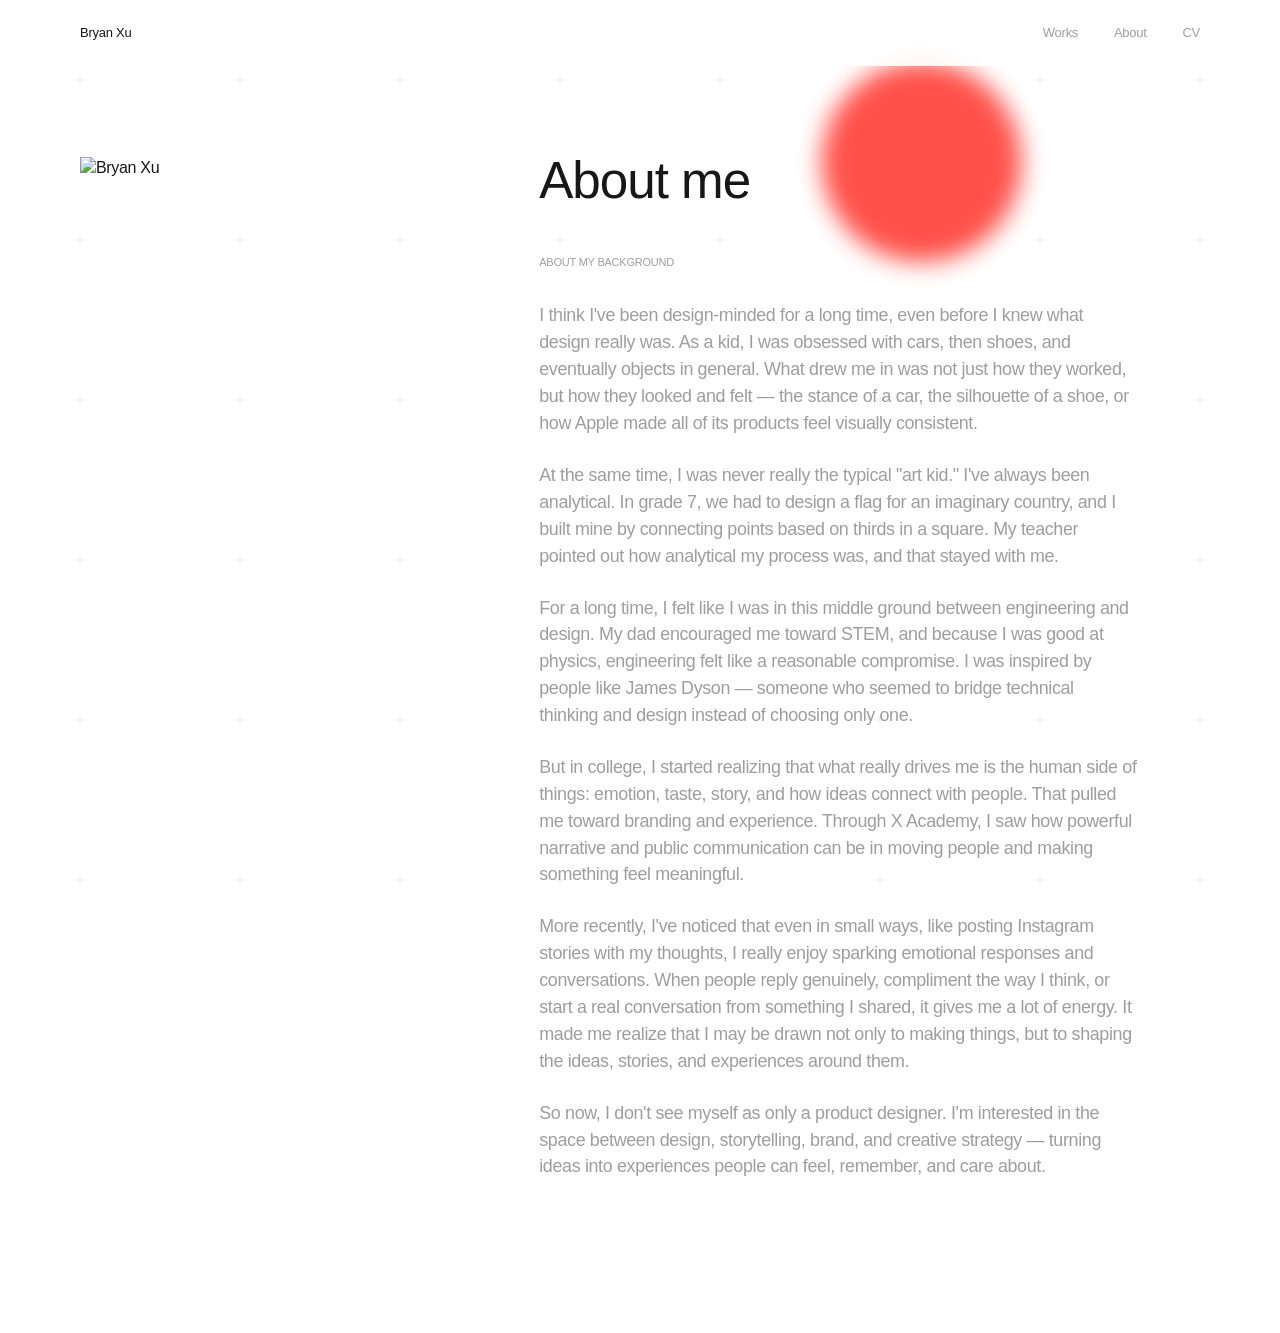
==== visual-language-site/about.html @ 9643074b "Save visual language site progress" ====
<!doctype html>
<html lang="en">
  <head>
    <meta charset="utf-8">
    <meta name="viewport" content="width=device-width, initial-scale=1">
    <title>About — Bryan Xu</title>
    <meta name="description" content="About Bryan Xu — designer working across objects, brands, and sensory experiences.">
    <link rel="stylesheet" href="styles.css">
  </head>
  <body>

    <div class="accent-circle" aria-hidden="true"></div>

    <header class="site-header">
      <a href="index.html" class="brand">Bryan Xu</a>
      <nav aria-label="Primary navigation">
        <a href="works.html">Works</a>
        <a href="about.html">About</a>
        <a href="assets/cv/Bryan-Xu-Resume-260428-ATS.pdf" target="_blank" rel="noopener">CV</a>
      </nav>
    </header>

    <main class="page-wrap">
      <div class="five-col">

        <!-- Photo -->
        <div class="about-photo" data-reveal>
          <img src="assets/about/about-photo-bryan.png" alt="Bryan Xu">
        </div>

        <!-- Copy -->
        <div class="about-copy">
          <h1 data-reveal>About me</h1>

          <h2 data-reveal>About My Background</h2>

          <div data-reveal>
            <p>I think I've been design-minded for a long time, even before I knew what design really was. As a kid, I was obsessed with cars, then shoes, and eventually objects in general. What drew me in was not just how they worked, but how they looked and felt — the stance of a car, the silhouette of a shoe, or how Apple made all of its products feel visually consistent.</p>

            <p>At the same time, I was never really the typical "art kid." I've always been analytical. In grade 7, we had to design a flag for an imaginary country, and I built mine by connecting points based on thirds in a square. My teacher pointed out how analytical my process was, and that stayed with me.</p>

            <p>For a long time, I felt like I was in this middle ground between engineering and design. My dad encouraged me toward STEM, and because I was good at physics, engineering felt like a reasonable compromise. I was inspired by people like James Dyson — someone who seemed to bridge technical thinking and design instead of choosing only one.</p>

            <p>But in college, I started realizing that what really drives me is the human side of things: emotion, taste, story, and how ideas connect with people. That pulled me toward branding and experience. Through X Academy, I saw how powerful narrative and public communication can be in moving people and making something feel meaningful.</p>

            <p>More recently, I've noticed that even in small ways, like posting Instagram stories with my thoughts, I really enjoy sparking emotional responses and conversations. When people reply genuinely, compliment the way I think, or start a real conversation from something I shared, it gives me a lot of energy. It made me realize that I may be drawn not only to making things, but to shaping the ideas, stories, and experiences around them.</p>

            <p>So now, I don't see myself as only a product designer. I'm interested in the space between design, storytelling, brand, and creative strategy — turning ideas into experiences people can feel, remember, and care about.</p>
          </div>
        </div>

      </div>
    </main>

    <script>
      const circle = document.querySelector(".accent-circle");
      let cx = window.innerWidth * 0.72, cy = window.innerHeight * 0.18;
      let tx = cx, ty = cy;
      window.addEventListener("mousemove", e => { tx = e.clientX; ty = e.clientY; }, { passive: true });
      (function tick() {
        cx += (tx - cx) * 0.032;
        cy += (ty - cy) * 0.032;
        if (circle) circle.style.transform = `translate(${cx.toFixed(1)}px,${cy.toFixed(1)}px)`;
        requestAnimationFrame(tick);
      })();
      const observer = new IntersectionObserver(
        entries => entries.forEach(e => { if (e.isIntersecting) { e.target.classList.add("is-visible"); observer.unobserve(e.target); } }),
        { threshold: 0.08 }
      );
      document.querySelectorAll("[data-reveal]").forEach(el => observer.observe(el));
      document.body.classList.add("is-loaded");
    </script>
  </body>
</html>
---- visual-language-site/styles.css ----
/* ── Design tokens ───────────────────────────────────────────────────────── */
:root {
  --bg:             #ffffff;
  --text:           #171717;
  --text-secondary: rgba(23, 23, 23, 0.42);
  --accent:         #FF3830;
  --pad:            6.25vw;
  --grid-gap:       clamp(16px, 2.2vw, 32px);
}

/* ── Reset ───────────────────────────────────────────────────────────────── */
*, *::before, *::after { box-sizing: border-box; }

html {
  background: var(--bg);
  scroll-behavior: smooth;
}

body {
  margin: 0;
  background: var(--bg);
  color: var(--text);
  font-family: "ABC Diatype", "Diatype", "Inter", "Helvetica Neue", Arial, sans-serif;
  font-size: 16px;
  line-height: 1.4;
  letter-spacing: -0.02em; /* Diatype: always -2% */
  -webkit-font-smoothing: antialiased;
}

h1, h2, h3, h4, p, dl, dd, dt, figure { margin: 0; }

a {
  color: inherit;
  text-decoration: none;
}

img {
  display: block;
  width: 100%;
  height: 100%;
  object-fit: cover;
}

/* ── Plus / cross grid overlay ───────────────────────────────────────────── */
body::before {
  content: "";
  position: fixed;
  inset: 0;
  pointer-events: none;
  z-index: 0;
  background-image: url("data:image/svg+xml,%3Csvg xmlns='http://www.w3.org/2000/svg' width='160' height='160'%3E%3Cpath d='M80 75v10M75 80h10' stroke='%23171717' stroke-width='0.75' stroke-linecap='round' opacity='0.12'/%3E%3C/svg%3E");
  background-size: 160px 160px;
}

/* ── Accent circle — mouse-tracked, visible ──────────────────────────────── */
.accent-circle {
  position: fixed;
  top: 0;
  left: 0;
  width: 200px;
  height: 200px;
  border-radius: 50%;
  background: var(--accent);
  filter: blur(12px);
  opacity: 0.88;
  pointer-events: none;
  z-index: 1;
  will-change: transform;
  margin-left: -100px;
  margin-top: -100px;
  transform: translate(72vw, 18vh);
}

/* ── Nav ─────────────────────────────────────────────────────────────────── */
.site-header {
  position: fixed;
  top: 0;
  left: 0;
  right: 0;
  z-index: 30;
  display: flex;
  align-items: center;
  justify-content: space-between;
  padding: 24px var(--pad);
  background: rgba(255, 255, 255, 0.88);
  backdrop-filter: blur(12px);
  -webkit-backdrop-filter: blur(12px);
}

.brand {
  font-size: 13px;
  color: var(--text);
  letter-spacing: -0.02em;
}

nav {
  display: flex;
  gap: clamp(20px, 2.8vw, 44px);
  font-size: 13px;
  color: var(--text-secondary);
  letter-spacing: -0.02em;
}

nav a {
  transition: color 160ms ease;
}

nav a:hover {
  color: var(--text);
}

/* ── Hero scroll ─────────────────────────────────────────────────────────── */
.hero-scroll {
  position: relative;
  min-height: 1080vh;
  background: var(--bg);
}

.hero-sticky {
  position: sticky;
  top: 0;
  width: 100%;
  height: 100svh;
  display: flex;
  align-items: center;
  justify-content: center;
  overflow: visible;
}

.hero-name {
  position: relative;
  width: 100%;
  height: clamp(240px, 36vw, 500px);
  margin: 0;
  font-weight: 400;
  line-height: 0.92;
  letter-spacing: 0;
  overflow: visible;
  will-change: transform, opacity, filter;
}

.name-part {
  position: absolute;
  top: 50%;
  left: 50%;
  margin: 0;
  padding: 0;
  font-size: clamp(5rem, 16vw, 16rem);
  white-space: nowrap;
  will-change: transform, filter;
}

.name-letter {
  display: inline-block;
  transform-origin: center center;
  will-change: transform, opacity, filter;
}

/* ── Movement lines ──────────────────────────────────────────────────────── */
.movement-section {
  position: relative;
  min-height: 540vh;
  background: var(--bg);
}

.movement-sticky {
  position: sticky;
  top: 0;
  width: 100%;
  height: 100svh;
  display: flex;
  flex-direction: column;
  justify-content: center;
  overflow: visible;
}

.type-lines {
  position: relative;
  display: flex;
  flex-direction: column;
  gap: clamp(0.15rem, 0.4vw, 0.35rem);
  width: min(1280px, calc(100% - var(--pad) * 2));
  margin: 0 auto;
}

.movement-line {
  width: max-content;
  max-width: 100%;
  margin: 0 auto;
  color: var(--text);
  font-size: clamp(1.5rem, 2.9vw, 4rem);
  font-weight: 400;
  line-height: 1.0;
  letter-spacing: -0.02em;
  white-space: nowrap;
  clip-path: inset(0 100% 0 0);
  will-change: transform, opacity, filter, clip-path;
}

.movement-line[data-from="right"] {
  clip-path: inset(0 0 0 100%);
}

/* ── Quote section ───────────────────────────────────────────────────────── */
.quote-section {
  padding: clamp(80px, 14vw, 160px) var(--pad);
  display: flex;
  align-items: center;
  justify-content: center;
  background: var(--bg);
  position: relative;
  z-index: 2;
}

.quote-text {
  max-width: 28ch;
  text-align: center;
  font-size: clamp(2rem, 5vw, 4.5rem);
  font-weight: 400;
  line-height: 1.08;
  letter-spacing: -0.02em;
  color: var(--text);
}

/* ── Page reveal ─────────────────────────────────────────────────────────── */
[data-reveal] {
  transform: translateY(16px);
  opacity: 0;
  transition:
    transform 680ms cubic-bezier(0.22, 1, 0.36, 1),
    opacity 680ms ease;
}

[data-reveal].is-visible {
  transform: translateY(0);
  opacity: 1;
}

body.is-loaded .site-header {
  animation: page-reveal 600ms cubic-bezier(0.22, 1, 0.36, 1) both;
}

@keyframes page-reveal {
  from { opacity: 0; transform: translateY(8px); }
  to   { opacity: 1; transform: translateY(0); }
}

/* ── 5-column page layout (works, project pages, about) ─────────────────── */
.page-wrap {
  padding-top: 80px; /* header offset */
  position: relative;
  z-index: 2;
}

.five-col {
  display: grid;
  grid-template-columns: repeat(5, 1fr);
  gap: var(--grid-gap);
  padding: 0 var(--pad);
}

/* ── Sidebar ─────────────────────────────────────────────────────────────── */
.sidebar {
  grid-column: 1 / 3;
  position: sticky;
  top: 80px;
  height: fit-content;
  padding: clamp(48px, 6vw, 80px) 0;
}

.sidebar-title {
  font-size: clamp(2.4rem, 5.5vw, 7rem);
  font-weight: 400;
  line-height: 0.92;
  letter-spacing: -0.02em;
  color: var(--text);
  margin-bottom: clamp(24px, 3vw, 40px);
}

.sidebar-meta {
  display: flex;
  flex-direction: column;
  gap: 4px;
  color: var(--text-secondary);
  font-size: 13px;
  line-height: 1.5;
  letter-spacing: -0.02em;
  margin-bottom: clamp(24px, 3vw, 36px);
}

.sidebar-meta strong {
  color: var(--text);
  font-weight: 400;
  display: block;
  margin-top: 16px;
}

.sidebar-desc {
  font-size: clamp(14px, 1.1vw, 17px);
  line-height: 1.45;
  color: var(--text-secondary);
  max-width: 34ch;
  letter-spacing: -0.02em;
  margin-bottom: clamp(24px, 3vw, 40px);
}

.back-link {
  font-size: 13px;
  color: var(--text-secondary);
  letter-spacing: -0.02em;
  transition: color 160ms ease;
  display: inline-flex;
  align-items: center;
  gap: 6px;
}

.back-link:hover { color: var(--text); }

/* ── Main content column (right 3 cols) ──────────────────────────────────── */
.col-main {
  grid-column: 3 / 6;
  padding: clamp(48px, 6vw, 80px) 0 clamp(80px, 10vw, 140px);
}

/* ── Intro copy on project pages ─────────────────────────────────────────── */
.intro-copy {
  font-size: clamp(16px, 1.4vw, 21px);
  line-height: 1.45;
  color: var(--text-secondary);
  max-width: 60ch;
  letter-spacing: -0.02em;
  margin-bottom: clamp(48px, 6vw, 80px);
}

.intro-copy p + p {
  margin-top: 1.2em;
}

/* ── Image stack ─────────────────────────────────────────────────────────── */
.image-stack {
  display: flex;
  flex-direction: column;
  gap: clamp(12px, 1.8vw, 24px);
}

.image-stack img {
  width: 100%;
  height: auto;
  display: block;
  object-fit: cover;
}

/* ── Works page ──────────────────────────────────────────────────────────── */
.works-header {
  grid-column: 1 / 3;
  padding: clamp(48px, 6vw, 80px) 0 clamp(32px, 4vw, 56px);
  position: sticky;
  top: 80px;
  height: fit-content;
}

.works-title {
  font-size: clamp(3rem, 7vw, 9rem);
  font-weight: 400;
  line-height: 0.88;
  letter-spacing: -0.02em;
  color: var(--text);
  margin-bottom: 16px;
}

.works-subtitle {
  font-size: 13px;
  color: var(--text-secondary);
  letter-spacing: -0.02em;
}

.project-list {
  grid-column: 3 / 6;
  padding: clamp(48px, 6vw, 80px) 0 clamp(80px, 10vw, 140px);
  display: flex;
  flex-direction: column;
  gap: clamp(2px, 0.3vw, 4px);
}

/* ── Project card — cover reveal ─────────────────────────────────────────── */
.project-card {
  position: relative;
  display: block;
  overflow: hidden;
  cursor: pointer;
  aspect-ratio: 16 / 10;
  background: var(--text);
}

.project-card-thumb {
  position: absolute;
  inset: 0;
  width: 100%;
  height: 100%;
  object-fit: cover;
  display: block;
  transition: none;
}

.project-card-cover {
  position: absolute;
  inset: 0;
  background: var(--text);
  display: flex;
  align-items: flex-end;
  padding: clamp(20px, 2.5vw, 36px);
  transition: transform 580ms cubic-bezier(0.22, 1, 0.36, 1);
  z-index: 2;
}

.project-card:hover .project-card-cover {
  transform: translateY(100%);
}

.project-card-name {
  font-size: clamp(2rem, 5vw, 6.5rem);
  font-weight: 400;
  line-height: 0.9;
  letter-spacing: -0.02em;
  color: var(--bg);
}

/* ── About page ──────────────────────────────────────────────────────────── */
.about-photo {
  grid-column: 1 / 3;
  position: sticky;
  top: 80px;
  height: fit-content;
  padding: clamp(48px, 6vw, 80px) 0;
}

.about-photo img {
  width: 100%;
  height: auto;
  object-fit: cover;
  display: block;
}

.about-copy {
  grid-column: 3 / 6;
  padding: clamp(48px, 6vw, 80px) 0 clamp(80px, 10vw, 140px);
}

.about-copy h1 {
  font-size: clamp(2rem, 4vw, 5rem);
  font-weight: 400;
  line-height: 0.92;
  letter-spacing: -0.02em;
  color: var(--text);
  margin-bottom: clamp(32px, 4vw, 56px);
}

.about-copy h2 {
  font-size: clamp(1rem, 1.2vw, 1.4rem);
  font-weight: 400;
  letter-spacing: -0.02em;
  color: var(--text-secondary);
  margin-bottom: clamp(20px, 2.5vw, 32px);
  text-transform: uppercase;
  font-size: 11px;
}

.about-copy p {
  font-size: clamp(16px, 1.4vw, 20px);
  line-height: 1.5;
  color: var(--text-secondary);
  letter-spacing: -0.02em;
  max-width: 60ch;
  margin-bottom: 1.4em;
}

/* ── Reduced motion ──────────────────────────────────────────────────────── */
@media (prefers-reduced-motion: reduce) {
  html { scroll-behavior: auto; }
  [data-reveal] { transform: none; opacity: 1; transition: none; }
  .project-card-cover { transition: none; }
}

/* ── Mobile ──────────────────────────────────────────────────────────────── */
@media (max-width: 860px) {
  :root { --pad: 24px; }

  .hero-scroll { min-height: 900vh; }
  .name-part { font-size: clamp(3.2rem, 15vw, 6rem); }
  .hero-name { height: clamp(150px, 42vw, 240px); }
  .movement-section { min-height: 460vh; }
  .movement-line { white-space: normal; width: 100%; font-size: clamp(1.3rem, 5.5vw, 2.4rem); }

  .five-col { grid-template-columns: 1fr; }

  .sidebar,
  .works-header,
  .about-photo {
    grid-column: 1;
    position: static;
    padding-bottom: 0;
  }

  .col-main,
  .project-list,
  .about-copy {
    grid-column: 1;
    padding-top: 32px;
  }

  .project-card { aspect-ratio: 4 / 3; }

  .accent-circle { opacity: 0.6; }
}
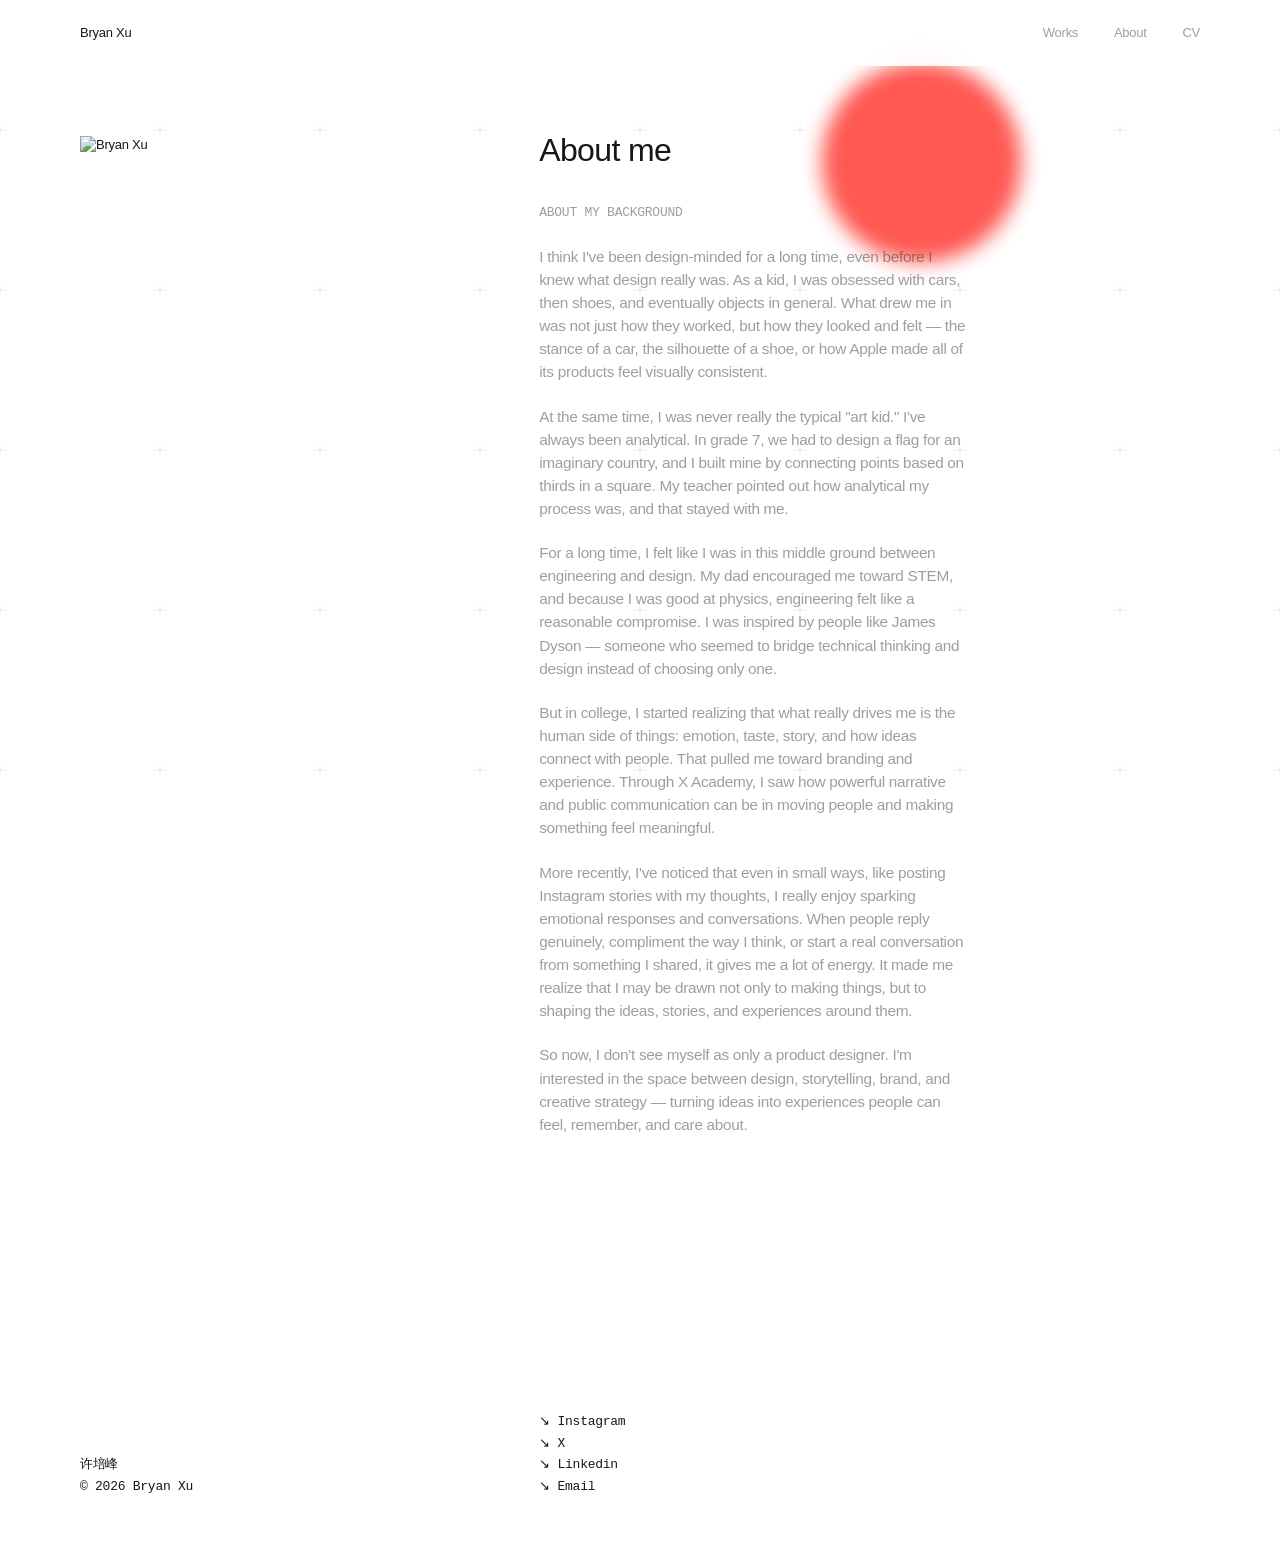
==== commit 400060c1: "Prepare visual language site for deploy" ====
--- a/visual-language-site/about.html
+++ b/visual-language-site/about.html
@@ -52,6 +52,21 @@
       </div>
     </main>
 
+    <footer class="site-footer">
+      <div class="five-col">
+        <div class="footer-identity">
+          <span>许培峰</span>
+          <span>&copy; 2026 Bryan Xu</span>
+        </div>
+        <div class="footer-links" aria-label="Social links">
+          <a href="https://www.instagram.com/_bxbryan/" target="_blank" rel="noopener">&searr; Instagram</a>
+          <a href="https://x.com/BxBryanx" target="_blank" rel="noopener">&searr; X</a>
+          <a href="https://www.linkedin.com/in/bryan-xu-a65881256/" target="_blank" rel="noopener">&searr; Linkedin</a>
+          <a href="mailto:bxbry4n@gmail.com">&searr; Email</a>
+        </div>
+      </div>
+    </footer>
+
     <script>
       const circle = document.querySelector(".accent-circle");
       let cx = window.innerWidth * 0.72, cy = window.innerHeight * 0.18;
--- a/visual-language-site/styles.css
+++ b/visual-language-site/styles.css
@@ -3,9 +3,20 @@
   --bg:             #ffffff;
   --text:           #171717;
   --text-secondary: rgba(23, 23, 23, 0.42);
-  --accent:         #FF3830;
+  --accent:         rgba(255,68,61,.9);
+  --circle-base:    255 68 61;
   --pad:            6.25vw;
   --grid-gap:       clamp(16px, 2.2vw, 32px);
+  --font-sans:      "ABC Diatype", "Diatype", "Inter", "Helvetica Neue", Arial, sans-serif;
+  --font-mono:      "Diatype SemiMono", "ABC Diatype SemiMono", "SFMono-Regular", Consolas, monospace;
+
+  /* ── 3-size type scale (hero exempt) ──────────────────────────────────── */
+  /* Display  — page titles */
+  --sz-display: clamp(2rem, 2.5vw, 4rem);
+  /* Body     — paragraphs, intro copy, movement lines, quote */
+  --sz-body:    clamp(14px, 1.2vw, 18px);
+  /* Label    — nav, meta, subtitles, section heads, back-links (matches nav) */
+  --sz-label:   13px;
 }
 
 /* ── Reset ───────────────────────────────────────────────────────────────── */
@@ -20,28 +31,18 @@
   margin: 0;
   background: var(--bg);
   color: var(--text);
-  font-family: "ABC Diatype", "Diatype", "Inter", "Helvetica Neue", Arial, sans-serif;
-  font-size: 16px;
+  font-family: var(--font-sans);
+  font-size: var(--sz-label);
   line-height: 1.4;
-  letter-spacing: -0.02em; /* Diatype: always -2% */
+  letter-spacing: -0.02em;
   -webkit-font-smoothing: antialiased;
 }
 
 h1, h2, h3, h4, p, dl, dd, dt, figure { margin: 0; }
-
-a {
-  color: inherit;
-  text-decoration: none;
-}
-
-img {
-  display: block;
-  width: 100%;
-  height: 100%;
-  object-fit: cover;
-}
-
-/* ── Plus / cross grid overlay ───────────────────────────────────────────── */
+a { color: inherit; text-decoration: none; }
+img { display: block; width: 100%; height: 100%; object-fit: cover; }
+
+/* ── Plus / cross grid overlay — CENTERED ───────────────────────────────── */
 body::before {
   content: "";
   position: fixed;
@@ -50,25 +51,153 @@
   z-index: 0;
   background-image: url("data:image/svg+xml,%3Csvg xmlns='http://www.w3.org/2000/svg' width='160' height='160'%3E%3Cpath d='M80 75v10M75 80h10' stroke='%23171717' stroke-width='0.75' stroke-linecap='round' opacity='0.12'/%3E%3C/svg%3E");
   background-size: 160px 160px;
-}
-
-/* ── Accent circle — mouse-tracked, visible ──────────────────────────────── */
+  background-position: center center;
+}
+
+/* ── Accent circle — glass version ──────────────────────────────────────── */
+/*
+  Glass: semi-opaque red fill + backdrop blur + very thin border.
+  Outer filter:blur kept small so edge stays soft but color stays true.
+*/
 .accent-circle {
   position: fixed;
   top: 0;
   left: 0;
-  width: 200px;
-  height: 200px;
+  width: var(--circle-size, 200px);
+  height: var(--circle-size, 200px);
   border-radius: 50%;
-  background: var(--accent);
-  filter: blur(12px);
-  opacity: 0.88;
+  background: transparent;
+  opacity: 1;
   pointer-events: none;
   z-index: 1;
   will-change: transform;
-  margin-left: -100px;
-  margin-top: -100px;
+  margin-left: calc(var(--circle-size, 200px) / -2);
+  margin-top: calc(var(--circle-size, 200px) / -2);
   transform: translate(72vw, 18vh);
+  transition:
+    backdrop-filter 180ms ease,
+    -webkit-backdrop-filter 180ms ease,
+    box-shadow 180ms ease;
+}
+
+.accent-circle::before {
+  content: "";
+  position: absolute;
+  inset: 0;
+  z-index: 0;
+  border-radius: inherit;
+  background: rgb(var(--circle-base)/.93);
+  border: 1px solid rgba(255, 80, 60, 0.30);
+  filter: blur(10px);
+  opacity: 0.96;
+  transition:
+    background 180ms ease,
+    filter 180ms ease,
+    opacity 180ms ease;
+}
+
+.accent-circle::after {
+  content: "";
+  position: absolute;
+  inset: -1px;
+  z-index: 2;
+  border-radius: inherit;
+  opacity: 0;
+  pointer-events: none;
+  transition: opacity 180ms ease;
+}
+
+.accent-circle.is-magnifying {
+  --circle-size: 210px;
+  z-index: 12;
+  overflow: hidden;
+  isolation: isolate;
+  background: transparent;
+  backdrop-filter: blur(8px) saturate(1.6);
+  -webkit-backdrop-filter: blur(8px) saturate(1.6);
+  box-shadow:
+    inset 0 0 0 1px rgba(255, 80, 60, 0.30),
+    inset 0 0 0 12px rgba(255, 255, 255, 0.045),
+    inset 0 0 28px rgba(23, 23, 23, 0.08);
+}
+
+.accent-circle.is-magnifying::before {
+  background: rgb(var(--circle-base)/.93);
+  filter: blur(10px);
+  opacity: 0.96;
+}
+
+.accent-circle.is-magnifying::after {
+  opacity: 1;
+  background:
+    radial-gradient(circle at 50% 50%, transparent 68%, rgba(255,255,255,0.08) 82%, rgba(255,68,61,0.18) 100%);
+  box-shadow:
+    inset 0 0 18px rgba(255,255,255,0.10),
+    inset 0 0 34px rgba(23,23,23,0.07);
+  filter: blur(0.12px);
+}
+
+.magnifier-copy {
+  position: absolute;
+  z-index: 1;
+  top: 0;
+  left: 0;
+  display: none;
+  color: var(--text);
+  pointer-events: none;
+  transform-origin: 0 0;
+  will-change: transform;
+  mix-blend-mode: normal;
+}
+
+.accent-circle.is-magnifying .magnifier-copy {
+  display: block;
+}
+
+.magnifier-selection {
+  position: absolute;
+  inset: 0;
+  z-index: 0;
+  pointer-events: none;
+}
+
+.magnifier-selection-rect {
+  position: absolute;
+  display: block;
+  background: rgba(255, 255, 255, 0.38);
+  box-shadow: inset 0 0 0 1px rgba(255, 68, 61, 0.16);
+  mix-blend-mode: screen;
+}
+
+.magnifier-copy > :not(.magnifier-selection) {
+  position: relative;
+  z-index: 1;
+  margin: 0;
+  color: var(--text);
+  opacity: 0.96;
+}
+
+.magnifier-movement-clone {
+  position: relative;
+  display: block;
+  width: 100%;
+  height: 100%;
+}
+
+.magnifier-movement-clone .movement-line {
+  white-space: normal;
+  line-height: inherit;
+}
+
+.type-lines.magnifier-movement-clone {
+  display: block;
+  width: 100%;
+  height: 100%;
+  margin: 0;
+}
+
+.type-lines.magnifier-movement-clone .movement-line {
+  max-width: none;
 }
 
 /* ── Nav ─────────────────────────────────────────────────────────────────── */
@@ -88,7 +217,7 @@
 }
 
 .brand {
-  font-size: 13px;
+  font-size: var(--sz-label);
   color: var(--text);
   letter-spacing: -0.02em;
 }
@@ -96,24 +225,23 @@
 nav {
   display: flex;
   gap: clamp(20px, 2.8vw, 44px);
-  font-size: 13px;
+  font-size: var(--sz-label);
   color: var(--text-secondary);
   letter-spacing: -0.02em;
 }
 
-nav a {
-  transition: color 160ms ease;
-}
-
-nav a:hover {
-  color: var(--text);
-}
+nav a { transition: color 160ms ease; }
+nav a:hover { color: var(--text); }
 
 /* ── Hero scroll ─────────────────────────────────────────────────────────── */
+/*
+  Shorter total scroll, with the animation stretched later in the timeline.
+  The final Diatype beat is longer, while post-explosion blank space is shorter.
+*/
 .hero-scroll {
   position: relative;
-  min-height: 1080vh;
-  background: var(--bg);
+  min-height: 330vh;
+  background: transparent;
 }
 
 .hero-sticky {
@@ -135,6 +263,8 @@
   font-weight: 400;
   line-height: 0.92;
   letter-spacing: 0;
+  font-kerning: none;
+  font-synthesis: none;
   overflow: visible;
   will-change: transform, opacity, filter;
 }
@@ -146,6 +276,9 @@
   margin: 0;
   padding: 0;
   font-size: clamp(5rem, 16vw, 16rem);
+  letter-spacing: inherit;
+  font-kerning: inherit;
+  font-synthesis: inherit;
   white-space: nowrap;
   will-change: transform, filter;
 }
@@ -156,11 +289,21 @@
   will-change: transform, opacity, filter;
 }
 
-/* ── Movement lines ──────────────────────────────────────────────────────── */
+.hero-name[data-font-kind="diatype"] .name-letter[data-char="r"] {
+  margin-right: 0.08em;
+}
+
+/* ── Movement lines — smaller font, constrained to middle 3/5 of content ── */
+/*
+  Content width = 100vw - 2*6.25vw = 87.5vw.
+  Middle 3 of 5 columns ≈ 87.5vw * 3/5 = 52.5vw (minus 2 gaps).
+  Font at ~1/3 of old display size → label size, matching nav consistency.
+*/
 .movement-section {
   position: relative;
-  min-height: 540vh;
-  background: var(--bg);
+  min-height: 280vh;
+  margin-top: -72svh;
+  background: transparent;
 }
 
 .movement-sticky {
@@ -176,48 +319,71 @@
 
 .type-lines {
   position: relative;
-  display: flex;
-  flex-direction: column;
-  gap: clamp(0.15rem, 0.4vw, 0.35rem);
-  width: min(1280px, calc(100% - var(--pad) * 2));
+  display: grid;
+  grid-template-columns: repeat(5, 1fr);
+  column-gap: var(--grid-gap);
+  row-gap: clamp(8px, 0.6vw, 14px);
+  width: calc(100vw - 2 * var(--pad));
   margin: 0 auto;
 }
 
 .movement-line {
-  width: max-content;
+  grid-column: 2 / 3;
+  width: 100%;
   max-width: 100%;
-  margin: 0 auto;
-  color: var(--text);
-  font-size: clamp(1.5rem, 2.9vw, 4rem);
+  margin: 0;
+  color: var(--text);
+  font-size: var(--sz-body);
   font-weight: 400;
-  line-height: 1.0;
-  letter-spacing: -0.02em;
-  white-space: nowrap;
+  line-height: 1.4;
+  letter-spacing: -0.02em;
+  white-space: normal;
   clip-path: inset(0 100% 0 0);
   will-change: transform, opacity, filter, clip-path;
 }
 
 .movement-line[data-from="right"] {
+  grid-column: 4 / 5;
   clip-path: inset(0 0 0 100%);
-}
-
-/* ── Quote section ───────────────────────────────────────────────────────── */
+  text-align: right;
+}
+
+.movement-line:nth-child(1),
+.movement-line:nth-child(8) { grid-row: 1; }
+.movement-line:nth-child(2),
+.movement-line:nth-child(9) { grid-row: 2; }
+.movement-line:nth-child(3),
+.movement-line:nth-child(10) { grid-row: 3; }
+.movement-line:nth-child(4),
+.movement-line:nth-child(11) { grid-row: 4; }
+.movement-line:nth-child(5),
+.movement-line:nth-child(12) { grid-row: 5; }
+.movement-line:nth-child(6),
+.movement-line:nth-child(13) { grid-row: 6; }
+.movement-line:nth-child(7),
+.movement-line:nth-child(14) { grid-row: 7; }
+
+/* ── Quote — body size, constrained to middle 1/5 of content ────────────── */
+/*
+  1 column = 87.5vw / 5 = 17.5vw. Min 160px so it's never too narrow.
+  Font: --sz-body, centered, generous vertical padding.
+*/
 .quote-section {
-  padding: clamp(80px, 14vw, 160px) var(--pad);
+  padding: clamp(100px, 16vw, 200px) var(--pad);
   display: flex;
   align-items: center;
   justify-content: center;
-  background: var(--bg);
+  background: transparent;
   position: relative;
   z-index: 2;
 }
 
 .quote-text {
-  max-width: 28ch;
+  max-width: max(160px, calc(87.5vw / 5 - var(--grid-gap)));
   text-align: center;
-  font-size: clamp(2rem, 5vw, 4.5rem);
+  font-size: var(--sz-body);
   font-weight: 400;
-  line-height: 1.08;
+  line-height: 1.5;
   letter-spacing: -0.02em;
   color: var(--text);
 }
@@ -245,9 +411,9 @@
   to   { opacity: 1; transform: translateY(0); }
 }
 
-/* ── 5-column page layout (works, project pages, about) ─────────────────── */
+/* ── 5-column page layout ────────────────────────────────────────────────── */
 .page-wrap {
-  padding-top: 80px; /* header offset */
+  padding-top: 72px;
   position: relative;
   z-index: 2;
 }
@@ -263,49 +429,56 @@
 .sidebar {
   grid-column: 1 / 3;
   position: sticky;
-  top: 80px;
+  top: 72px;
   height: fit-content;
-  padding: clamp(48px, 6vw, 80px) 0;
+  padding: clamp(48px, 5vw, 72px) 0;
 }
 
 .sidebar-title {
-  font-size: clamp(2.4rem, 5.5vw, 7rem);
+  font-size: var(--sz-display);
   font-weight: 400;
   line-height: 0.92;
   letter-spacing: -0.02em;
   color: var(--text);
-  margin-bottom: clamp(24px, 3vw, 40px);
-}
-
+  margin-bottom: clamp(24px, 2.5vw, 36px);
+}
+
+/* sidebar-meta, sidebar-desc, back-link — all --sz-label, matching nav */
 .sidebar-meta {
   display: flex;
   flex-direction: column;
-  gap: 4px;
+  gap: 3px;
   color: var(--text-secondary);
-  font-size: 13px;
-  line-height: 1.5;
-  letter-spacing: -0.02em;
-  margin-bottom: clamp(24px, 3vw, 36px);
+  font-family: var(--font-mono);
+  font-size: var(--sz-label);
+  font-weight: 300;
+  line-height: 1.55;
+  letter-spacing: -0.02em;
+  margin-bottom: clamp(20px, 2.2vw, 32px);
 }
 
 .sidebar-meta strong {
   color: var(--text);
   font-weight: 400;
   display: block;
-  margin-top: 16px;
+  margin-top: 14px;
 }
 
 .sidebar-desc {
-  font-size: clamp(14px, 1.1vw, 17px);
-  line-height: 1.45;
+  font-family: var(--font-mono);
+  font-size: var(--sz-label);
+  font-weight: 300;
+  line-height: 1.55;
   color: var(--text-secondary);
-  max-width: 34ch;
-  letter-spacing: -0.02em;
-  margin-bottom: clamp(24px, 3vw, 40px);
+  max-width: 30ch;
+  letter-spacing: -0.02em;
+  margin-bottom: clamp(20px, 2.2vw, 32px);
 }
 
 .back-link {
-  font-size: 13px;
+  font-family: var(--font-mono);
+  font-size: var(--sz-label);
+  font-weight: 300;
   color: var(--text-secondary);
   letter-spacing: -0.02em;
   transition: color 160ms ease;
@@ -316,31 +489,29 @@
 
 .back-link:hover { color: var(--text); }
 
-/* ── Main content column (right 3 cols) ──────────────────────────────────── */
+/* ── Main content (cols 3–5) ─────────────────────────────────────────────── */
 .col-main {
   grid-column: 3 / 6;
-  padding: clamp(48px, 6vw, 80px) 0 clamp(80px, 10vw, 140px);
-}
-
-/* ── Intro copy on project pages ─────────────────────────────────────────── */
+  padding: clamp(48px, 5vw, 72px) 0 clamp(80px, 10vw, 140px);
+}
+
+/* ── Intro / project copy — same size as about body ─────────────────────── */
 .intro-copy {
-  font-size: clamp(16px, 1.4vw, 21px);
-  line-height: 1.45;
+  font-size: var(--sz-body);
+  line-height: 1.5;
   color: var(--text-secondary);
   max-width: 60ch;
   letter-spacing: -0.02em;
-  margin-bottom: clamp(48px, 6vw, 80px);
-}
-
-.intro-copy p + p {
-  margin-top: 1.2em;
-}
+  margin-bottom: clamp(40px, 5vw, 72px);
+}
+
+.intro-copy p + p { margin-top: 1.3em; }
 
 /* ── Image stack ─────────────────────────────────────────────────────────── */
 .image-stack {
   display: flex;
   flex-direction: column;
-  gap: clamp(12px, 1.8vw, 24px);
+  gap: clamp(10px, 1.5vw, 20px);
 }
 
 .image-stack img {
@@ -348,41 +519,172 @@
   height: auto;
   display: block;
   object-fit: cover;
+  cursor: zoom-in;
+}
+
+/* ── Project gallery ─────────────────────────────────────────────────────── */
+body.gallery-open {
+  overflow: hidden;
+}
+
+.gallery-lightbox {
+  position: fixed;
+  inset: 0;
+  z-index: 80;
+  display: grid;
+  place-items: center;
+  background: rgba(255, 255, 255, 0.82);
+  backdrop-filter: blur(18px) saturate(1.18);
+  -webkit-backdrop-filter: blur(18px) saturate(1.18);
+  opacity: 0;
+  pointer-events: none;
+  transition: opacity 260ms ease;
+}
+
+.gallery-lightbox.is-open {
+  opacity: 1;
+  pointer-events: auto;
+}
+
+.gallery-stage {
+  position: absolute;
+  inset: 0;
+  display: grid;
+  place-items: center;
+  overflow: hidden;
+  cursor: grab;
+  touch-action: none;
+}
+
+.gallery-stage.is-dragging {
+  cursor: grabbing;
+}
+
+.gallery-image {
+  width: auto;
+  height: auto;
+  max-width: min(92vw, 1680px);
+  max-height: 86vh;
+  object-fit: contain;
+  box-shadow: 0 22px 70px rgba(23, 23, 23, 0.12);
+  transform: translate3d(0, 0, 0) scale(1);
+  transform-origin: center center;
+  will-change: transform;
+  user-select: none;
+  -webkit-user-drag: none;
+}
+
+.gallery-close,
+.gallery-nav {
+  position: fixed;
+  z-index: 2;
+  border: 0;
+  border-radius: 999px;
+  background: rgba(255, 255, 255, 0.68);
+  color: var(--text);
+  font: inherit;
+  line-height: 1;
+  cursor: pointer;
+  backdrop-filter: blur(14px);
+  -webkit-backdrop-filter: blur(14px);
+  box-shadow: inset 0 0 0 1px rgba(23, 23, 23, 0.08);
+  transition: background 160ms ease, transform 160ms ease;
+}
+
+.gallery-close:hover,
+.gallery-nav:hover {
+  background: rgba(255, 255, 255, 0.9);
+  transform: scale(1.04);
+}
+
+.gallery-close {
+  top: 22px;
+  right: 22px;
+  width: 42px;
+  height: 42px;
+  font-size: 24px;
+}
+
+.gallery-nav {
+  top: 50%;
+  width: 46px;
+  height: 46px;
+  font-size: 32px;
+  transform: translateY(-50%);
+}
+
+.gallery-nav:hover {
+  transform: translateY(-50%) scale(1.04);
+}
+
+.gallery-prev {
+  left: 22px;
+}
+
+.gallery-next {
+  right: 22px;
+}
+
+.gallery-counter {
+  position: fixed;
+  left: 50%;
+  bottom: 22px;
+  z-index: 2;
+  transform: translateX(-50%);
+  padding: 8px 12px;
+  border-radius: 999px;
+  background: rgba(255, 255, 255, 0.68);
+  color: rgba(23, 23, 23, 0.56);
+  font-size: var(--sz-label);
+  line-height: 1;
+  backdrop-filter: blur(14px);
+  -webkit-backdrop-filter: blur(14px);
+  box-shadow: inset 0 0 0 1px rgba(23, 23, 23, 0.08);
 }
 
 /* ── Works page ──────────────────────────────────────────────────────────── */
 .works-header {
   grid-column: 1 / 3;
-  padding: clamp(48px, 6vw, 80px) 0 clamp(32px, 4vw, 56px);
+  padding: clamp(48px, 5vw, 72px) 0 clamp(32px, 4vw, 56px);
   position: sticky;
-  top: 80px;
+  top: 72px;
   height: fit-content;
 }
 
+/* works h1 = about h1 = --sz-display */
 .works-title {
-  font-size: clamp(3rem, 7vw, 9rem);
+  font-size: var(--sz-display);
   font-weight: 400;
   line-height: 0.88;
   letter-spacing: -0.02em;
   color: var(--text);
-  margin-bottom: 16px;
-}
-
+  margin-bottom: clamp(28px, 3vw, 44px);
+}
+
+/* works-subtitle = about h2 = --sz-label */
 .works-subtitle {
-  font-size: 13px;
+  font-family: var(--font-mono);
+  font-size: var(--sz-label);
+  font-weight: 300;
   color: var(--text-secondary);
   letter-spacing: -0.02em;
 }
 
 .project-list {
   grid-column: 3 / 6;
-  padding: clamp(48px, 6vw, 80px) 0 clamp(80px, 10vw, 140px);
+  padding: clamp(48px, 5vw, 72px) 0 clamp(80px, 10vw, 140px);
   display: flex;
   flex-direction: column;
   gap: clamp(2px, 0.3vw, 4px);
 }
 
-/* ── Project card — cover reveal ─────────────────────────────────────────── */
+/* ── Project card — left-to-right wipe reveal ────────────────────────────── */
+/*
+  Structure: thumb (always behind), cover (slides right), name (always on top).
+  Cover: translateX(100%) on hover → thumbnail revealed left-to-right.
+  Name: mix-blend-mode:difference + white → auto-contrasts vs thumbnail pixels.
+  Duration 900ms, slow S-curve easing for "breathing" feel.
+*/
 .project-card {
   position: relative;
   display: block;
@@ -399,39 +701,48 @@
   height: 100%;
   object-fit: cover;
   display: block;
-  transition: none;
 }
 
 .project-card-cover {
   position: absolute;
   inset: 0;
   background: var(--text);
-  display: flex;
-  align-items: flex-end;
-  padding: clamp(20px, 2.5vw, 36px);
-  transition: transform 580ms cubic-bezier(0.22, 1, 0.36, 1);
   z-index: 2;
+  /* Slide OUT to the right on hover */
+  transition: transform 900ms cubic-bezier(0.76, 0, 0.24, 1);
+  transform-origin: left center;
 }
 
 .project-card:hover .project-card-cover {
-  transform: translateY(100%);
-}
-
+  transform: translateX(100%);
+}
+
+/* Name sits above cover (z-index 3) and above thumbnail.
+   mix-blend-mode:difference with white → inverts against whatever's below.
+   On dark cover (#171717): |255-23| ≈ 232 → reads as near-white.
+   On light thumbnail: reads as near-dark. On dark thumbnail: near-white. */
 .project-card-name {
-  font-size: clamp(2rem, 5vw, 6.5rem);
+  position: absolute;
+  bottom: clamp(18px, 2.2vw, 32px);
+  left: clamp(18px, 2.2vw, 32px);
+  font-size: var(--sz-display);
   font-weight: 400;
   line-height: 0.9;
   letter-spacing: -0.02em;
-  color: var(--bg);
-}
-
-/* ── About page ──────────────────────────────────────────────────────────── */
+  color: white;
+  mix-blend-mode: difference;
+  z-index: 3;
+  pointer-events: none;
+  will-change: auto;
+}
+
+/* ── About page — photo col 1, copy cols 3–4 ─────────────────────────────── */
 .about-photo {
-  grid-column: 1 / 3;
+  grid-column: 1 / 2;       /* col 1 only — small portrait */
   position: sticky;
-  top: 80px;
+  top: 72px;
   height: fit-content;
-  padding: clamp(48px, 6vw, 80px) 0;
+  padding: clamp(48px, 5vw, 72px) 0;
 }
 
 .about-photo img {
@@ -442,54 +753,228 @@
 }
 
 .about-copy {
-  grid-column: 3 / 6;
-  padding: clamp(48px, 6vw, 80px) 0 clamp(80px, 10vw, 140px);
-}
-
+  grid-column: 3 / 5;       /* cols 3–4, col 2 and 5 empty */
+  padding: clamp(48px, 5vw, 72px) 0 clamp(80px, 10vw, 140px);
+}
+
+/* about h1 = works-title = --sz-display */
 .about-copy h1 {
-  font-size: clamp(2rem, 4vw, 5rem);
+  font-size: var(--sz-display);
   font-weight: 400;
   line-height: 0.92;
   letter-spacing: -0.02em;
   color: var(--text);
-  margin-bottom: clamp(32px, 4vw, 56px);
-}
-
+  margin-bottom: clamp(28px, 3vw, 44px);
+}
+
+/* about h2 = works-subtitle = --sz-label */
 .about-copy h2 {
-  font-size: clamp(1rem, 1.2vw, 1.4rem);
-  font-weight: 400;
+  font-size: var(--sz-label);
+  font-family: var(--font-mono);
+  font-weight: 300;
   letter-spacing: -0.02em;
   color: var(--text-secondary);
-  margin-bottom: clamp(20px, 2.5vw, 32px);
+  margin-bottom: clamp(16px, 1.8vw, 24px);
   text-transform: uppercase;
-  font-size: 11px;
-}
-
+}
+
+/* about body = intro-copy = --sz-body */
 .about-copy p {
-  font-size: clamp(16px, 1.4vw, 20px);
+  font-size: var(--sz-body);
   line-height: 1.5;
   color: var(--text-secondary);
   letter-spacing: -0.02em;
   max-width: 60ch;
   margin-bottom: 1.4em;
 }
+
+/* ── Footer ──────────────────────────────────────────────────────────────── */
+.site-footer {
+  position: relative;
+  z-index: 2;
+  padding: clamp(80px, 10vw, 140px) 0 clamp(72px, 8vh, 112px);
+  color: var(--text);
+  font-family: var(--font-mono);
+  font-size: var(--sz-label);
+  font-weight: 300;
+  line-height: 1.35;
+  letter-spacing: -0.02em;
+}
+
+.site-footer .five-col {
+  align-items: end;
+}
+
+.footer-identity {
+  grid-column: 1 / 2;
+  display: flex;
+  flex-direction: column;
+  gap: 4px;
+}
+
+.footer-links {
+  grid-column: 3 / 4;
+  display: flex;
+  flex-direction: column;
+  align-items: flex-start;
+  gap: 4px;
+  color: var(--text);
+  font: inherit;
+  letter-spacing: inherit;
+}
+
+.footer-links a {
+  display: block;
+  width: fit-content;
+  color: inherit;
+  transition: color 160ms ease;
+}
+
+.footer-links a:hover {
+  color: var(--text-secondary);
+}
+
+/* ── Custom red text cursor + selection ──────────────────────────────────── */
+/* I-beam in accent red for selectable text areas, site-wide */
+:where(h1, h2, h3, h4, p, dt, dd, li, blockquote, figcaption, span, strong, em, small, label, input, textarea) {
+  cursor: url("data:image/svg+xml,%3Csvg xmlns='http://www.w3.org/2000/svg' width='4' height='24' viewBox='0 0 4 24'%3E%3Cline x1='2' y1='0' x2='2' y2='24' stroke='%23FF3830' stroke-width='2.5' stroke-linecap='round'/%3E%3C/svg%3E") 2 12, text;
+}
+
+:where(a, button, .project-card, .teaser-card) {
+  cursor: pointer;
+}
+
+::selection {
+  background: var(--accent);
+  color: #fff;
+}
+
+/* ── Works teaser strip (bottom of index) ────────────────────────────────── */
+.works-teaser {
+  position: relative;
+  z-index: 2;
+  padding: clamp(80px, 12vw, 160px) var(--pad) clamp(60px, 8vw, 100px);
+  background: transparent;
+}
+
+.works-teaser-label {
+  font-family: var(--font-mono);
+  font-size: var(--sz-label);
+  font-weight: 300;
+  color: var(--text-secondary);
+  letter-spacing: -0.02em;
+  margin-bottom: clamp(20px, 2.5vw, 36px);
+}
+
+.works-teaser-heading {
+  font-size: var(--sz-display);
+  font-weight: 400;
+  line-height: 0.92;
+  letter-spacing: -0.02em;
+  color: var(--text);
+  margin-bottom: clamp(32px, 4vw, 56px);
+}
+
+.works-teaser-strip {
+  display: grid;
+  grid-template-columns: repeat(3, 1fr);
+  gap: clamp(34px, 5vw, 104px);
+  width: 100%;
+  max-width: none;
+}
+
+/* Same card mechanics as works.html but smaller */
+.teaser-card {
+  position: relative;
+  display: block;
+  justify-self: start;
+  width: 75%;
+  overflow: hidden;
+  aspect-ratio: 16 / 10;
+  background: transparent;
+}
+
+.teaser-card:nth-child(2) {
+  justify-self: center;
+}
+
+.teaser-card:nth-child(3) {
+  justify-self: end;
+}
+
+.teaser-card-thumb {
+  position: absolute;
+  inset: 0;
+  width: 100%;
+  height: 100%;
+  object-fit: contain;
+}
+
+.teaser-card-cover {
+  position: absolute;
+  inset: 0;
+  background: var(--text);
+  z-index: 2;
+  transition: transform 900ms cubic-bezier(0.76, 0, 0.24, 1);
+}
+
+.teaser-card:hover .teaser-card-cover {
+  transform: translateX(100%);
+}
+
+.teaser-card-name {
+  position: absolute;
+  bottom: clamp(12px, 1.5vw, 20px);
+  left: clamp(12px, 1.5vw, 20px);
+  font-size: clamp(1rem, 2vw, 2.2rem);
+  font-weight: 400;
+  line-height: 0.9;
+  letter-spacing: -0.02em;
+  color: white;
+  mix-blend-mode: difference;
+  z-index: 3;
+  pointer-events: none;
+}
+
+.works-teaser-cta {
+  display: block;
+  margin-top: clamp(24px, 3vw, 44px);
+  font-size: var(--sz-label);
+  color: var(--text-secondary);
+  letter-spacing: -0.02em;
+  transition: color 160ms ease;
+  width: fit-content;
+}
+
+.works-teaser-cta:hover { color: var(--text); }
 
 /* ── Reduced motion ──────────────────────────────────────────────────────── */
 @media (prefers-reduced-motion: reduce) {
   html { scroll-behavior: auto; }
   [data-reveal] { transform: none; opacity: 1; transition: none; }
-  .project-card-cover { transition: none; }
+  .project-card-cover,
+  .teaser-card-cover { transition: none; }
 }
 
 /* ── Mobile ──────────────────────────────────────────────────────────────── */
 @media (max-width: 860px) {
   :root { --pad: 24px; }
 
-  .hero-scroll { min-height: 900vh; }
+  .hero-scroll { min-height: 320vh; }
   .name-part { font-size: clamp(3.2rem, 15vw, 6rem); }
   .hero-name { height: clamp(150px, 42vw, 240px); }
-  .movement-section { min-height: 460vh; }
-  .movement-line { white-space: normal; width: 100%; font-size: clamp(1.3rem, 5.5vw, 2.4rem); }
+  .movement-section { min-height: 260vh; margin-top: -58svh; }
+  .type-lines {
+    grid-template-columns: 1fr;
+    width: calc(100vw - 2 * var(--pad));
+  }
+  .movement-line,
+  .movement-line[data-from="right"] {
+    grid-column: 1;
+    grid-row: auto;
+    width: 100%;
+    text-align: left;
+  }
 
   .five-col { grid-template-columns: 1fr; }
 
@@ -505,10 +990,31 @@
   .project-list,
   .about-copy {
     grid-column: 1;
-    padding-top: 32px;
+    padding-top: 28px;
   }
 
-  .project-card { aspect-ratio: 4 / 3; }
+  .about-photo { padding-top: clamp(48px, 5vw, 72px); }
+
+  .works-teaser-strip {
+    grid-template-columns: 1fr;
+    gap: 24px;
+  }
+
+  .teaser-card,
+  .teaser-card:nth-child(2),
+  .teaser-card:nth-child(3) {
+    justify-self: stretch;
+    width: 100%;
+  }
+
+  .footer-identity,
+  .footer-links {
+    grid-column: 1;
+  }
+
+  .footer-links {
+    margin-top: 24px;
+  }
 
   .accent-circle { opacity: 0.6; }
 }
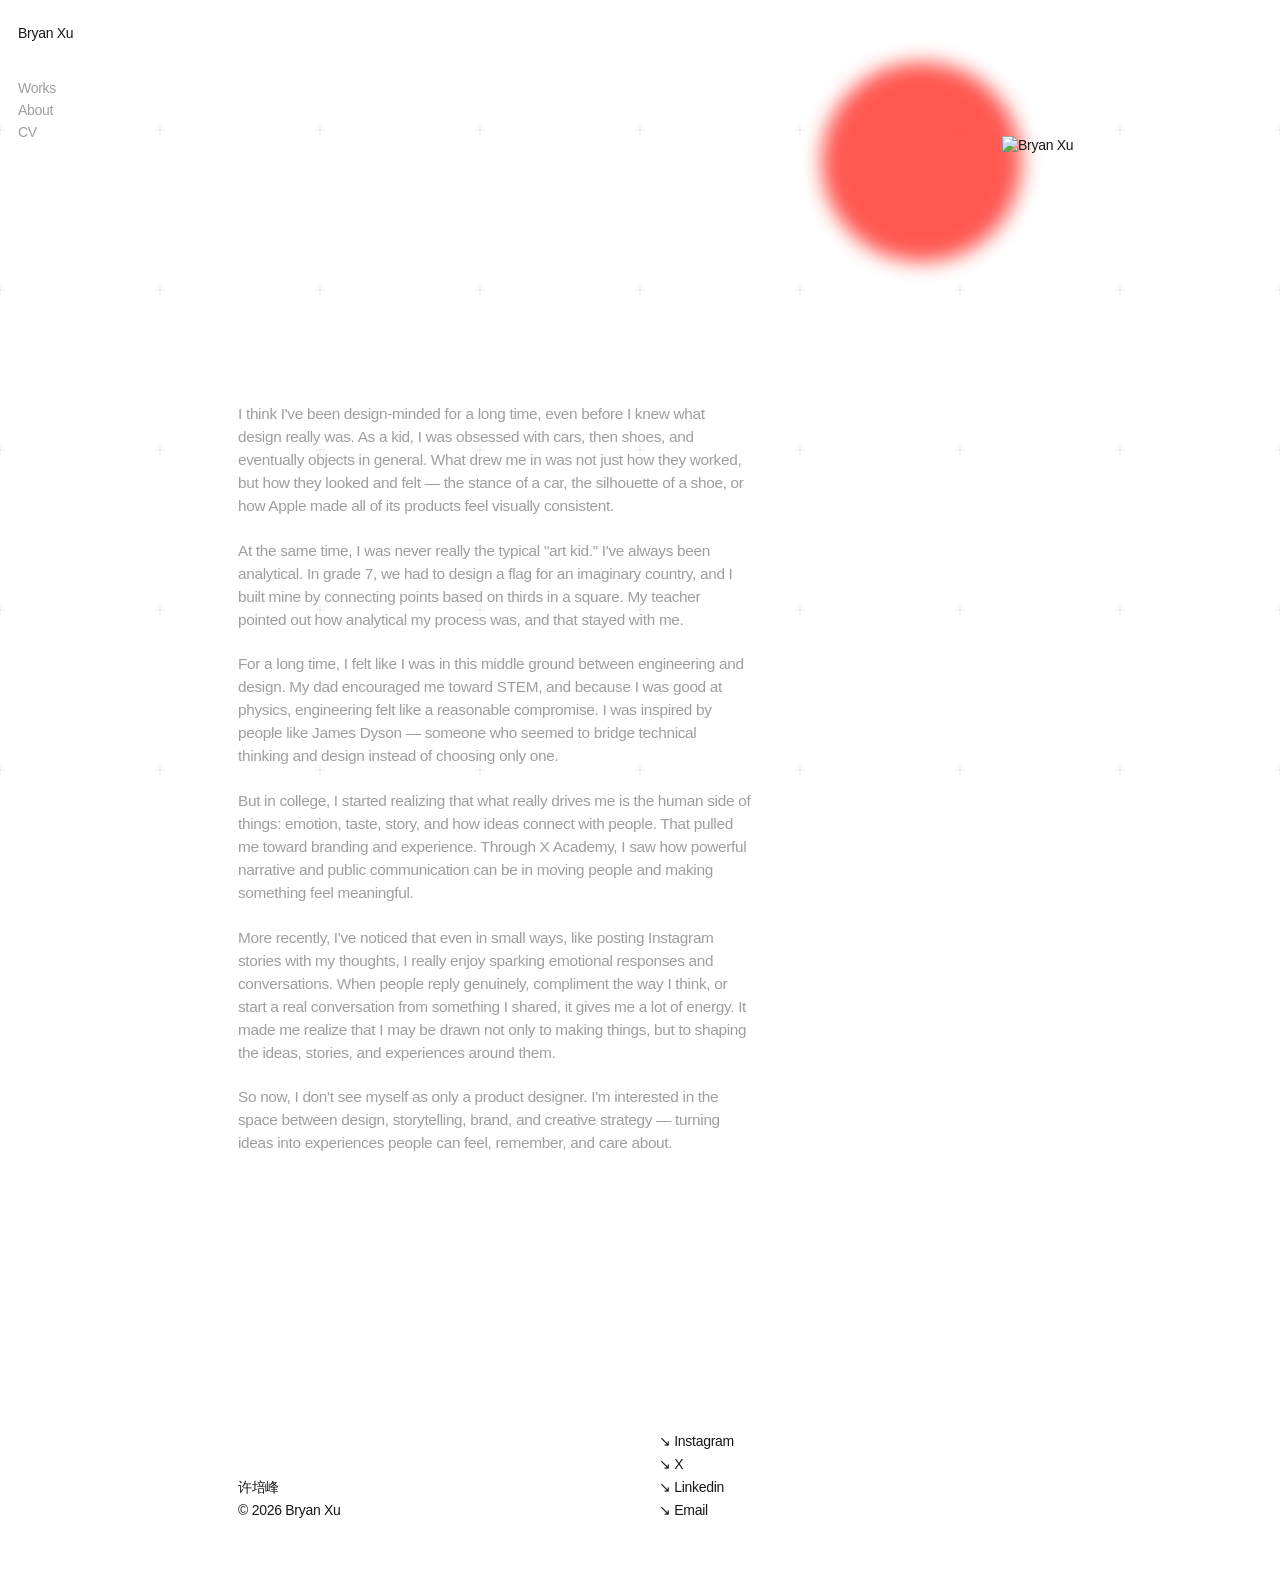
==== commit 847cd11e: "Refine site layout and update scense images" ====
--- a/visual-language-site/about.html
+++ b/visual-language-site/about.html
@@ -20,7 +20,7 @@
       </nav>
     </header>
 
-    <main class="page-wrap">
+    <main class="page-wrap about-page">
       <div class="five-col">
 
         <!-- Photo -->
@@ -73,8 +73,8 @@
       let tx = cx, ty = cy;
       window.addEventListener("mousemove", e => { tx = e.clientX; ty = e.clientY; }, { passive: true });
       (function tick() {
-        cx += (tx - cx) * 0.032;
-        cy += (ty - cy) * 0.032;
+        cx += (tx - cx) * 0.06;
+        cy += (ty - cy) * 0.06;
         if (circle) circle.style.transform = `translate(${cx.toFixed(1)}px,${cy.toFixed(1)}px)`;
         requestAnimationFrame(tick);
       })();
--- a/visual-language-site/styles.css
+++ b/visual-language-site/styles.css
@@ -5,10 +5,12 @@
   --text-secondary: rgba(23, 23, 23, 0.42);
   --accent:         rgba(255,68,61,.9);
   --circle-base:    255 68 61;
-  --pad:            6.25vw;
+  --pad:            clamp(18px, 1.25vw, 28px);
+  --nav-col:        clamp(220px, 17vw, 440px);
   --grid-gap:       clamp(16px, 2.2vw, 32px);
+  --text-measure:    400px;
   --font-sans:      "ABC Diatype", "Diatype", "Inter", "Helvetica Neue", Arial, sans-serif;
-  --font-mono:      "Diatype SemiMono", "ABC Diatype SemiMono", "SFMono-Regular", Consolas, monospace;
+  --font-mono:      "ABC Diatype", "Diatype", "Inter", "Helvetica Neue", Arial, sans-serif;
 
   /* ── 3-size type scale (hero exempt) ──────────────────────────────────── */
   /* Display  — page titles */
@@ -16,7 +18,7 @@
   /* Body     — paragraphs, intro copy, movement lines, quote */
   --sz-body:    clamp(14px, 1.2vw, 18px);
   /* Label    — nav, meta, subtitles, section heads, back-links (matches nav) */
-  --sz-label:   13px;
+  --sz-label:   clamp(14px, 0.82vw, 17px);
 }
 
 /* ── Reset ───────────────────────────────────────────────────────────────── */
@@ -205,15 +207,17 @@
   position: fixed;
   top: 0;
   left: 0;
-  right: 0;
+  width: var(--nav-col);
   z-index: 30;
   display: flex;
-  align-items: center;
-  justify-content: space-between;
+  flex-direction: column;
+  align-items: flex-start;
+  justify-content: flex-start;
+  gap: clamp(26px, 2.8vw, 42px);
   padding: 24px var(--pad);
-  background: rgba(255, 255, 255, 0.88);
-  backdrop-filter: blur(12px);
-  -webkit-backdrop-filter: blur(12px);
+  background: transparent;
+  backdrop-filter: none;
+  -webkit-backdrop-filter: none;
 }
 
 .brand {
@@ -224,13 +228,19 @@
 
 nav {
   display: flex;
-  gap: clamp(20px, 2.8vw, 44px);
+  flex-direction: column;
+  gap: 2px;
   font-size: var(--sz-label);
+  line-height: 1.28;
   color: var(--text-secondary);
   letter-spacing: -0.02em;
 }
 
-nav a { transition: color 160ms ease; }
+nav a {
+  display: block;
+  padding: 1px 0;
+  transition: color 160ms ease;
+}
 nav a:hover { color: var(--text); }
 
 /* ── Hero scroll ─────────────────────────────────────────────────────────── */
@@ -262,7 +272,7 @@
   margin: 0;
   font-weight: 400;
   line-height: 0.92;
-  letter-spacing: 0;
+  letter-spacing: -0.02em;
   font-kerning: none;
   font-synthesis: none;
   overflow: visible;
@@ -293,12 +303,7 @@
   margin-right: 0.08em;
 }
 
-/* ── Movement lines — smaller font, constrained to middle 3/5 of content ── */
-/*
-  Content width = 100vw - 2*6.25vw = 87.5vw.
-  Middle 3 of 5 columns ≈ 87.5vw * 3/5 = 52.5vw (minus 2 gaps).
-  Font at ~1/3 of old display size → label size, matching nav consistency.
-*/
+/* ── Movement lines — smaller font, constrained to the page grid ─────────── */
 .movement-section {
   position: relative;
   min-height: 280vh;
@@ -322,15 +327,28 @@
   display: grid;
   grid-template-columns: repeat(5, 1fr);
   column-gap: var(--grid-gap);
-  row-gap: clamp(8px, 0.6vw, 14px);
+  row-gap: 0;
   width: calc(100vw - 2 * var(--pad));
   margin: 0 auto;
 }
 
+.movement-group {
+  grid-column: 2 / 4;
+  width: 100%;
+  max-width: var(--text-measure);
+  display: flex;
+  flex-direction: column;
+  align-items: flex-start;
+}
+
+.movement-group[data-from="right"] {
+  grid-column: 3 / 5;
+  justify-self: end;
+  align-items: flex-end;
+}
+
 .movement-line {
-  grid-column: 2 / 3;
-  width: 100%;
-  max-width: 100%;
+  width: 100%;
   margin: 0;
   color: var(--text);
   font-size: var(--sz-body);
@@ -338,36 +356,21 @@
   line-height: 1.4;
   letter-spacing: -0.02em;
   white-space: normal;
+  text-wrap: balance;
   clip-path: inset(0 100% 0 0);
   will-change: transform, opacity, filter, clip-path;
 }
 
 .movement-line[data-from="right"] {
-  grid-column: 4 / 5;
   clip-path: inset(0 0 0 100%);
   text-align: right;
 }
 
-.movement-line:nth-child(1),
-.movement-line:nth-child(8) { grid-row: 1; }
-.movement-line:nth-child(2),
-.movement-line:nth-child(9) { grid-row: 2; }
-.movement-line:nth-child(3),
-.movement-line:nth-child(10) { grid-row: 3; }
-.movement-line:nth-child(4),
-.movement-line:nth-child(11) { grid-row: 4; }
-.movement-line:nth-child(5),
-.movement-line:nth-child(12) { grid-row: 5; }
-.movement-line:nth-child(6),
-.movement-line:nth-child(13) { grid-row: 6; }
-.movement-line:nth-child(7),
-.movement-line:nth-child(14) { grid-row: 7; }
+.movement-line.sentence-start {
+  margin-top: 1.4em;
+}
 
 /* ── Quote — body size, constrained to middle 1/5 of content ────────────── */
-/*
-  1 column = 87.5vw / 5 = 17.5vw. Min 160px so it's never too narrow.
-  Font: --sz-body, centered, generous vertical padding.
-*/
 .quote-section {
   padding: clamp(100px, 16vw, 200px) var(--pad);
   display: flex;
@@ -379,7 +382,8 @@
 }
 
 .quote-text {
-  max-width: max(160px, calc(87.5vw / 5 - var(--grid-gap)));
+  width: min(100%, max(var(--text-measure), calc((100vw - 2 * var(--pad)) / 5 - var(--grid-gap))));
+  max-width: min(640px, calc(100vw - 2 * var(--pad)));
   text-align: center;
   font-size: var(--sz-body);
   font-weight: 400;
@@ -413,7 +417,7 @@
 
 /* ── 5-column page layout ────────────────────────────────────────────────── */
 .page-wrap {
-  padding-top: 72px;
+  padding-top: 24px;
   position: relative;
   z-index: 2;
 }
@@ -422,12 +426,12 @@
   display: grid;
   grid-template-columns: repeat(5, 1fr);
   gap: var(--grid-gap);
-  padding: 0 var(--pad);
+  padding: 0 var(--pad) 0 calc(var(--pad) + var(--nav-col));
 }
 
 /* ── Sidebar ─────────────────────────────────────────────────────────────── */
 .sidebar {
-  grid-column: 1 / 3;
+  grid-column: 1 / 2;
   position: sticky;
   top: 72px;
   height: fit-content;
@@ -441,6 +445,37 @@
   letter-spacing: -0.02em;
   color: var(--text);
   margin-bottom: clamp(24px, 2.5vw, 36px);
+}
+
+.project-page .five-col {
+  min-height: calc(100svh - 72px);
+}
+
+.project-page .sidebar {
+  position: fixed;
+  left: var(--pad);
+  bottom: clamp(28px, 5vw, 72px);
+  top: auto;
+  width: calc(var(--nav-col) - var(--pad));
+  min-height: 0;
+  display: flex;
+  flex-direction: column;
+  justify-content: flex-end;
+  padding: 0;
+  z-index: 24;
+}
+
+.project-page .sidebar-title {
+  font-size: clamp(1.2rem, 1.5vw, 2rem);
+  line-height: 1.05;
+  margin-bottom: clamp(14px, 1.6vw, 24px);
+}
+
+.project-page .sidebar-meta,
+.project-page .sidebar-desc,
+.project-page .back-link {
+  font-size: var(--sz-label);
+  line-height: 1.42;
 }
 
 /* sidebar-meta, sidebar-desc, back-link — all --sz-label, matching nav */
@@ -491,8 +526,24 @@
 
 /* ── Main content (cols 3–5) ─────────────────────────────────────────────── */
 .col-main {
-  grid-column: 3 / 6;
+  grid-column: 2 / 6;
   padding: clamp(48px, 5vw, 72px) 0 clamp(80px, 10vw, 140px);
+}
+
+.project-page .col-main {
+  grid-column: 1 / 6;
+  width: min(100%, 2000px);
+  justify-self: end;
+}
+
+.project-page .intro-copy {
+  width: min(100%, var(--project-media-width, 2000px));
+  max-width: none;
+  margin-left: auto;
+}
+
+.project-page .intro-copy p {
+  max-width: 60ch;
 }
 
 /* ── Intro / project copy — same size as about body ─────────────────────── */
@@ -520,6 +571,20 @@
   display: block;
   object-fit: cover;
   cursor: zoom-in;
+}
+
+.project-page .image-stack {
+  align-items: flex-end;
+  max-width: 2000px;
+  margin-left: auto;
+}
+
+.project-page .image-stack img {
+  width: auto;
+  height: auto;
+  max-width: 100%;
+  max-height: min(80svh, 1152px);
+  object-fit: contain;
 }
 
 /* ── Project gallery ─────────────────────────────────────────────────────── */
@@ -651,6 +716,10 @@
   height: fit-content;
 }
 
+.works-page .works-header {
+  display: none;
+}
+
 /* works h1 = about h1 = --sz-display */
 .works-title {
   font-size: var(--sz-display);
@@ -676,6 +745,16 @@
   display: flex;
   flex-direction: column;
   gap: clamp(2px, 0.3vw, 4px);
+}
+
+.works-page .project-list {
+  grid-column: 1 / 6;
+  padding-top: clamp(36px, 5vw, 86px);
+  display: grid;
+  grid-template-columns: repeat(2, minmax(0, 1fr));
+  column-gap: clamp(72px, 10vw, 220px);
+  row-gap: clamp(80px, 14vw, 260px);
+  align-items: start;
 }
 
 /* ── Project card — left-to-right wipe reveal ────────────────────────────── */
@@ -694,6 +773,31 @@
   background: var(--text);
 }
 
+.works-page .project-card {
+  aspect-ratio: 3 / 2;
+  width: 100%;
+}
+
+.works-page .project-card:nth-child(1) {
+  grid-column: 1;
+  justify-self: start;
+  width: 76%;
+  margin-top: clamp(80px, 10vw, 180px);
+}
+
+.works-page .project-card:nth-child(2) {
+  grid-column: 2;
+  justify-self: end;
+  width: 82%;
+}
+
+.works-page .project-card:nth-child(3) {
+  grid-column: 1;
+  justify-self: center;
+  width: 88%;
+  margin-top: clamp(20px, 5vw, 96px);
+}
+
 .project-card-thumb {
   position: absolute;
   inset: 0;
@@ -745,6 +849,25 @@
   padding: clamp(48px, 5vw, 72px) 0;
 }
 
+.about-page .five-col {
+  min-height: calc(100svh - 72px);
+  align-items: start;
+}
+
+.about-page .about-photo {
+  grid-column: 4 / 6;
+  grid-row: 1;
+  justify-self: end;
+  width: min(100%, clamp(260px, 18vw, 380px));
+  padding-top: clamp(48px, 5vw, 72px);
+}
+
+.about-page .about-photo img {
+  width: 100%;
+  max-height: clamp(240px, 36vh, 420px);
+  object-fit: contain;
+}
+
 .about-photo img {
   width: 100%;
   height: auto;
@@ -755,6 +878,17 @@
 .about-copy {
   grid-column: 3 / 5;       /* cols 3–4, col 2 and 5 empty */
   padding: clamp(48px, 5vw, 72px) 0 clamp(80px, 10vw, 140px);
+}
+
+.about-page .about-copy {
+  grid-column: 1 / 4;
+  grid-row: 1;
+  padding-top: clamp(220px, 42vh, 440px);
+}
+
+.about-page .about-copy h1,
+.about-page .about-copy h2 {
+  display: none;
 }
 
 /* about h1 = works-title = --sz-display */
@@ -853,7 +987,7 @@
 .works-teaser {
   position: relative;
   z-index: 2;
-  padding: clamp(80px, 12vw, 160px) var(--pad) clamp(60px, 8vw, 100px);
+  padding: clamp(80px, 12vw, 160px) calc(var(--pad) + var(--nav-col)) clamp(60px, 8vw, 100px);
   background: transparent;
 }
 
@@ -890,7 +1024,7 @@
   justify-self: start;
   width: 75%;
   overflow: hidden;
-  aspect-ratio: 16 / 10;
+  aspect-ratio: 3 / 2;
   background: transparent;
 }
 
@@ -958,7 +1092,26 @@
 
 /* ── Mobile ──────────────────────────────────────────────────────────────── */
 @media (max-width: 860px) {
-  :root { --pad: 24px; }
+  :root { --pad: 18px; }
+
+  .site-header {
+    right: 0;
+    width: auto;
+    flex-direction: row;
+    align-items: flex-start;
+    justify-content: space-between;
+    gap: 18px;
+    padding: 18px var(--pad);
+    background: rgba(255, 255, 255, 0.88);
+    backdrop-filter: blur(12px);
+    -webkit-backdrop-filter: blur(12px);
+  }
+
+  nav {
+    flex-direction: row;
+    gap: 18px;
+    line-height: 1.3;
+  }
 
   .hero-scroll { min-height: 320vh; }
   .name-part { font-size: clamp(3.2rem, 15vw, 6rem); }
@@ -968,15 +1121,32 @@
     grid-template-columns: 1fr;
     width: calc(100vw - 2 * var(--pad));
   }
+  .movement-group,
+  .movement-group[data-from="right"] {
+    grid-column: 1;
+    width: 100%;
+    max-width: none;
+    align-items: flex-start;
+  }
+
   .movement-line,
   .movement-line[data-from="right"] {
-    grid-column: 1;
-    grid-row: auto;
-    width: 100%;
     text-align: left;
   }
 
-  .five-col { grid-template-columns: 1fr; }
+  .five-col {
+    grid-template-columns: 1fr;
+    padding: 0 var(--pad);
+  }
+
+  .page-wrap {
+    padding-top: 72px;
+  }
+
+  .works-teaser {
+    padding-left: var(--pad);
+    padding-right: var(--pad);
+  }
 
   .sidebar,
   .works-header,
@@ -993,7 +1163,40 @@
     padding-top: 28px;
   }
 
+  .project-page .sidebar {
+    position: static;
+    left: auto;
+    bottom: auto;
+    width: auto;
+    min-height: 0;
+    display: block;
+    padding: 28px 0 0;
+  }
+
   .about-photo { padding-top: clamp(48px, 5vw, 72px); }
+
+  .about-page .about-photo,
+  .about-page .about-copy {
+    grid-column: 1;
+    grid-row: auto;
+  }
+
+  .about-page .about-photo {
+    justify-self: stretch;
+    width: 100%;
+  }
+
+  .works-page .project-list {
+    display: flex;
+  }
+
+  .works-page .project-card,
+  .works-page .project-card:nth-child(1),
+  .works-page .project-card:nth-child(2),
+  .works-page .project-card:nth-child(3) {
+    width: 100%;
+    margin-top: 0;
+  }
 
   .works-teaser-strip {
     grid-template-columns: 1fr;
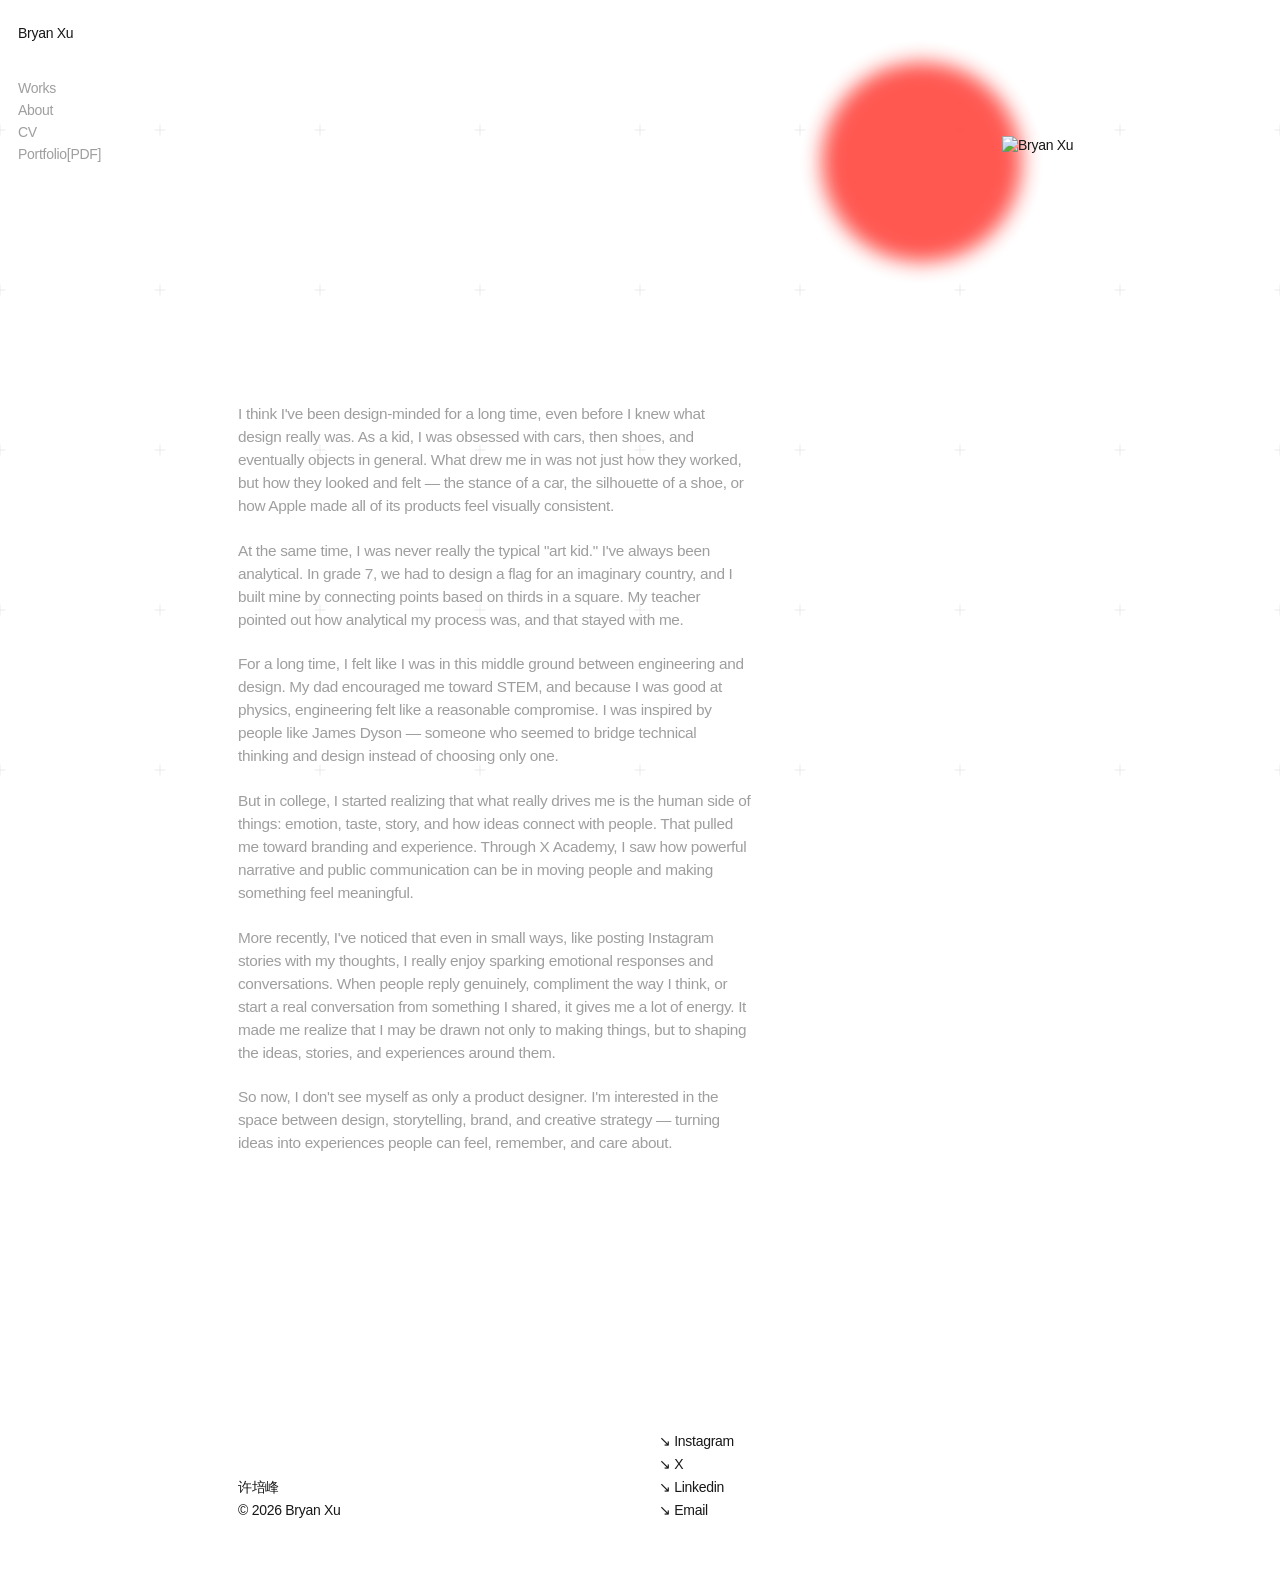
==== commit ad82a4cb: "Add portfolio PDF link" ====
--- a/visual-language-site/about.html
+++ b/visual-language-site/about.html
@@ -17,6 +17,7 @@
         <a href="works.html">Works</a>
         <a href="about.html">About</a>
         <a href="assets/cv/Bryan-Xu-Resume-260428-ATS.pdf" target="_blank" rel="noopener">CV</a>
+        <a href="assets/Bryan-Xu-Portfolio-260530-v3.pdf" target="_blank" rel="noopener">Portfolio[PDF]</a>
       </nav>
     </header>
 
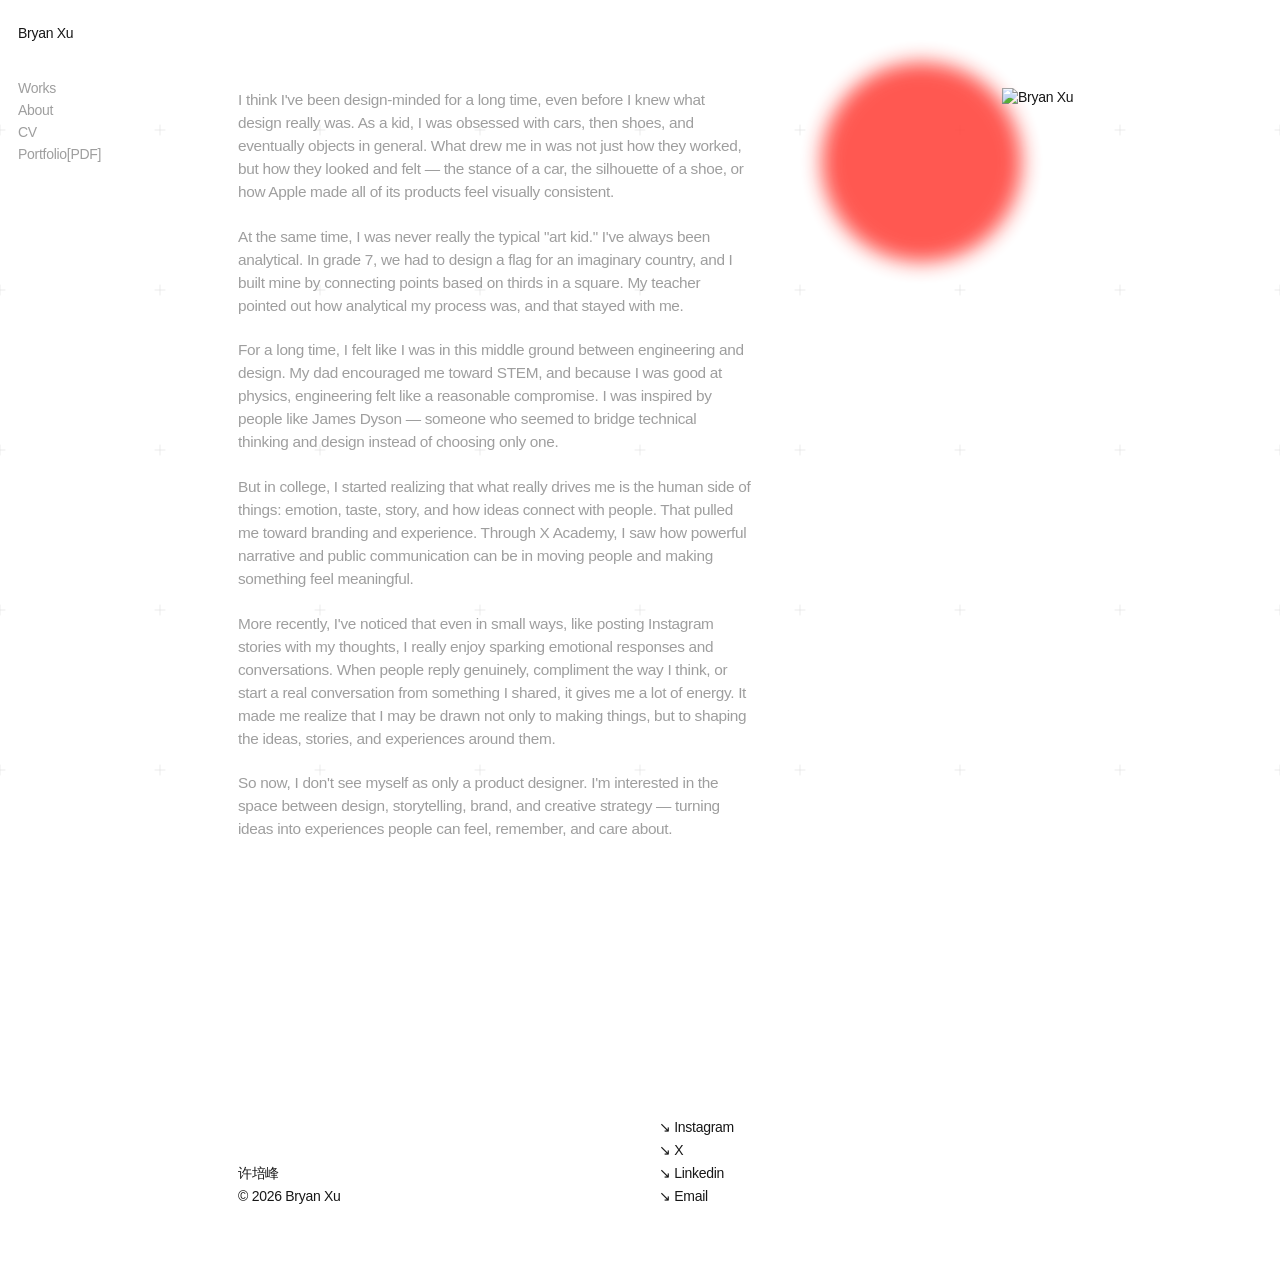
==== commit c41b1cf4: "Refine portfolio layout and previews" ====
--- a/visual-language-site/about.html
+++ b/visual-language-site/about.html
@@ -5,6 +5,17 @@
     <meta name="viewport" content="width=device-width, initial-scale=1">
     <title>About — Bryan Xu</title>
     <meta name="description" content="About Bryan Xu — designer working across objects, brands, and sensory experiences.">
+    <meta property="og:site_name" content="Bryan Xu">
+    <meta property="og:type" content="website">
+    <meta property="og:title" content="About — Bryan Xu">
+    <meta property="og:description" content="About Bryan Xu — designer working across objects, brands, and sensory experiences.">
+    <meta property="og:image" content="https://bxbryan.com/assets/site-thumbnail.png">
+    <meta property="og:image:width" content="1200">
+    <meta property="og:image:height" content="630">
+    <meta name="twitter:card" content="summary_large_image">
+    <meta name="twitter:image" content="https://bxbryan.com/assets/site-thumbnail.png">
+    <link rel="icon" type="image/png" href="assets/site-icon.png">
+    <link rel="apple-touch-icon" href="assets/site-icon.png">
     <link rel="stylesheet" href="styles.css">
   </head>
   <body>
--- a/visual-language-site/styles.css
+++ b/visual-language-site/styles.css
@@ -27,6 +27,7 @@
 html {
   background: var(--bg);
   scroll-behavior: smooth;
+  overflow-x: hidden;
 }
 
 body {
@@ -38,6 +39,7 @@
   line-height: 1.4;
   letter-spacing: -0.02em;
   -webkit-font-smoothing: antialiased;
+  overflow-x: hidden;
 }
 
 h1, h2, h3, h4, p, dl, dd, dt, figure { margin: 0; }
@@ -221,9 +223,28 @@
 }
 
 .brand {
+  position: relative;
+  display: inline-block;
   font-size: var(--sz-label);
   color: var(--text);
   letter-spacing: -0.02em;
+}
+
+.brand::after {
+  content: "";
+  position: absolute;
+  left: 0;
+  right: 0;
+  bottom: -0.12em;
+  height: 1px;
+  background: currentColor;
+  transform: scaleX(0);
+  transform-origin: left center;
+  transition: transform 360ms cubic-bezier(0.22, 1, 0.36, 1);
+}
+
+.brand:hover::after {
+  transform: scaleX(1);
 }
 
 nav {
@@ -749,10 +770,11 @@
 
 .works-page .project-list {
   grid-column: 1 / 6;
+  --works-col: calc((100% - 4 * var(--grid-gap)) / 5);
   padding-top: clamp(36px, 5vw, 86px);
   display: grid;
-  grid-template-columns: repeat(2, minmax(0, 1fr));
-  column-gap: clamp(72px, 10vw, 220px);
+  grid-template-columns: repeat(5, minmax(0, 1fr));
+  column-gap: var(--grid-gap);
   row-gap: clamp(80px, 14vw, 260px);
   align-items: start;
 }
@@ -775,27 +797,25 @@
 
 .works-page .project-card {
   aspect-ratio: 3 / 2;
-  width: 100%;
+  width: min(100%, 620px);
 }
 
 .works-page .project-card:nth-child(1) {
-  grid-column: 1;
+  grid-column: 1 / 3;
   justify-self: start;
-  width: 76%;
-  margin-top: clamp(80px, 10vw, 180px);
+  margin-top: clamp(112px, 12vw, 220px);
 }
 
 .works-page .project-card:nth-child(2) {
-  grid-column: 2;
+  grid-column: 4 / 6;
   justify-self: end;
-  width: 82%;
 }
 
 .works-page .project-card:nth-child(3) {
-  grid-column: 1;
-  justify-self: center;
-  width: 88%;
-  margin-top: clamp(20px, 5vw, 96px);
+  grid-column: 2 / 4;
+  justify-self: start;
+  margin-left: calc(var(--works-col) / 2);
+  margin-top: clamp(0px, 3vw, 56px);
 }
 
 .project-card-thumb {
@@ -809,16 +829,16 @@
 
 .project-card-cover {
   position: absolute;
-  inset: 0;
+  inset: -1px;
   background: var(--text);
   z-index: 2;
   /* Slide OUT to the right on hover */
-  transition: transform 900ms cubic-bezier(0.76, 0, 0.24, 1);
+  transition: transform 550ms cubic-bezier(0.76, 0, 0.24, 1);
   transform-origin: left center;
 }
 
 .project-card:hover .project-card-cover {
-  transform: translateX(100%);
+  transform: translateX(102%);
 }
 
 /* Name sits above cover (z-index 3) and above thumbnail.
@@ -859,7 +879,8 @@
   grid-row: 1;
   justify-self: end;
   width: min(100%, clamp(260px, 18vw, 380px));
-  padding-top: clamp(48px, 5vw, 72px);
+  margin-top: clamp(48px, 5vw, 72px);
+  padding: 0;
 }
 
 .about-page .about-photo img {
@@ -883,7 +904,7 @@
 .about-page .about-copy {
   grid-column: 1 / 4;
   grid-row: 1;
-  padding-top: clamp(220px, 42vh, 440px);
+  padding-top: clamp(48px, 5vw, 72px);
 }
 
 .about-page .about-copy h1,
@@ -1011,31 +1032,29 @@
 
 .works-teaser-strip {
   display: grid;
-  grid-template-columns: repeat(3, 1fr);
+  grid-template-columns: repeat(3, minmax(300px, 360px));
   gap: clamp(34px, 5vw, 104px);
   width: 100%;
   max-width: none;
+  overflow-x: auto;
+  overflow-y: visible;
+  overscroll-behavior-x: auto;
+  padding-bottom: 6px;
+  justify-content: start;
+  scrollbar-width: thin;
 }
 
 /* Same card mechanics as works.html but smaller */
 .teaser-card {
   position: relative;
   display: block;
-  justify-self: start;
-  width: 75%;
+  width: 100%;
+  min-width: 300px;
   overflow: hidden;
   aspect-ratio: 3 / 2;
   background: transparent;
 }
 
-.teaser-card:nth-child(2) {
-  justify-self: center;
-}
-
-.teaser-card:nth-child(3) {
-  justify-self: end;
-}
-
 .teaser-card-thumb {
   position: absolute;
   inset: 0;
@@ -1049,7 +1068,7 @@
   inset: 0;
   background: var(--text);
   z-index: 2;
-  transition: transform 900ms cubic-bezier(0.76, 0, 0.24, 1);
+  transition: transform 550ms cubic-bezier(0.76, 0, 0.24, 1);
 }
 
 .teaser-card:hover .teaser-card-cover {
@@ -1196,6 +1215,8 @@
   .works-page .project-card:nth-child(3) {
     width: 100%;
     margin-top: 0;
+    margin-left: 0;
+    transform: none;
   }
 
   .works-teaser-strip {
@@ -1208,6 +1229,7 @@
   .teaser-card:nth-child(3) {
     justify-self: stretch;
     width: 100%;
+    transform: none;
   }
 
   .footer-identity,
